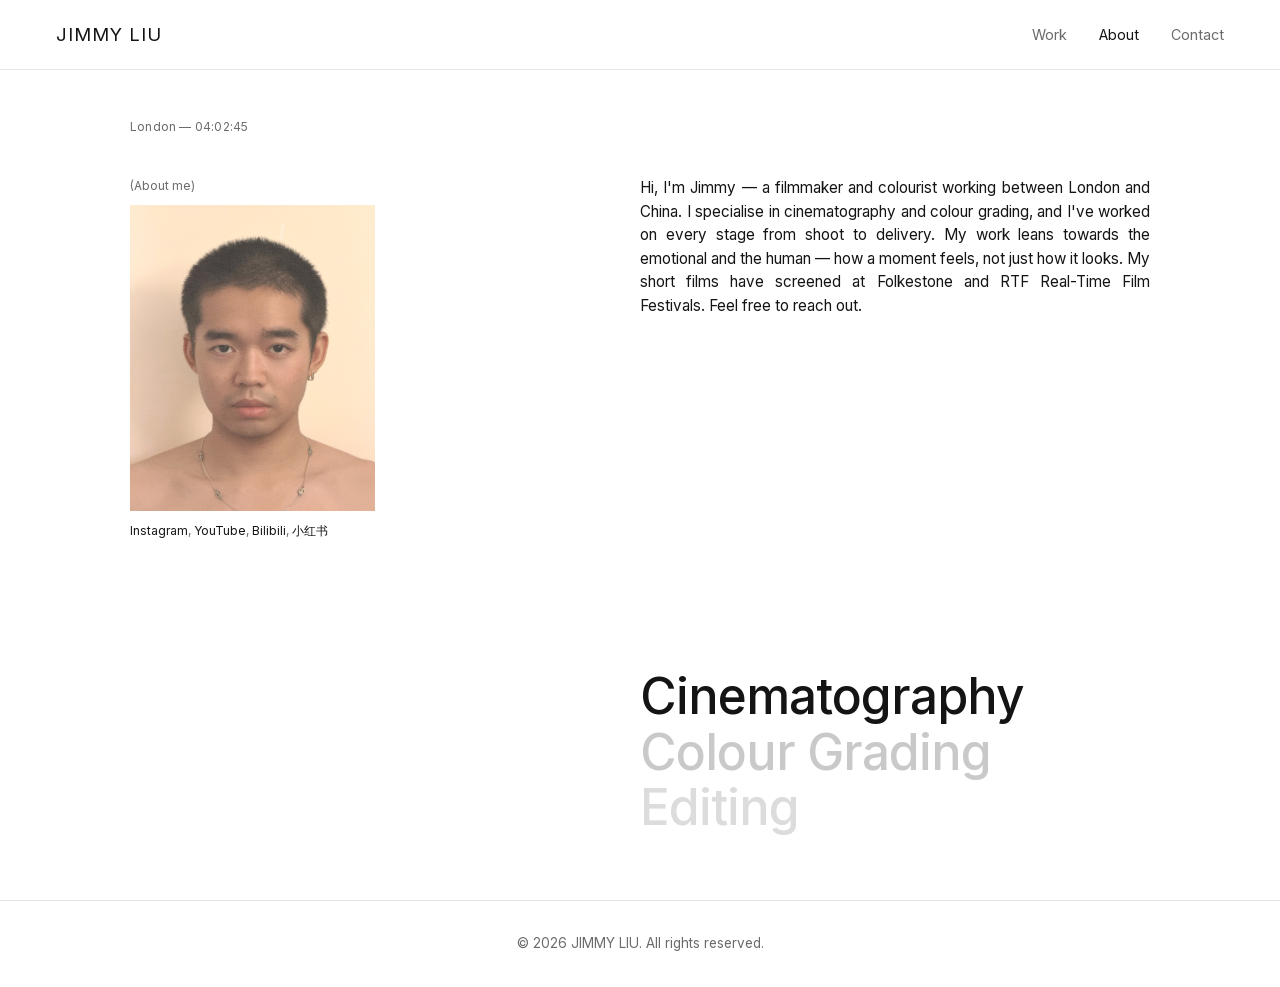
==== about.html @ b9e99067 "A Day of Reiko(8张)和 Yi Crafts(10张)加入剧照 - Reiko:源 2880x2160,4:3,无黑边 -> 1600x1200,2.5MB - Yi:源两种分辨率(19" ====
<!DOCTYPE html>
<html lang="en">
<head>
<meta charset="UTF-8">
<meta name="viewport" content="width=device-width, initial-scale=1.0">
<title>About — JIMMY LIU</title>
<link rel="icon" type="image/png" sizes="32x32" href="assets/favicon-32.png">
<link rel="icon" type="image/png" sizes="16x16" href="assets/favicon-16.png">
<link rel="apple-touch-icon" sizes="180x180" href="assets/apple-touch-icon.png">
<link rel="stylesheet" href="style.css?v=20260909234258">
</head>
<body class="page-about">

<header class="site-header scrolled">
  <div class="header-inner">
    <a href="index.html" class="logo">JIMMY LIU</a>
    <nav class="nav">
      <a href="index.html#work">Work</a>
      <a href="about.html" class="active">About</a>
      <a href="contact.html">Contact</a>
    </nav>
    <button class="nav-toggle" aria-label="Open menu">☰</button>
  </div>
</header>

<main class="about-page">
  <div class="about-topline">
    <span data-about-clock></span>
  </div>

  <div class="about-grid">
    <div class="about-left">
      <p class="about-label">(About me)</p>
      <div class="about-photo" data-about-photo></div>
      <p class="about-social" data-about-social></p>
    </div>

    <div class="about-right">
      <p class="about-bio" data-about-bio></p>

      <div class="about-awards" data-about-awards hidden></div>

      <div class="about-services" data-about-services></div>
    </div>
  </div>
</main>

<footer class="site-footer">
  <p>&copy; <span id="year"></span> JIMMY LIU. All rights reserved.</p>
</footer>

<script src="data.js?v=20260909234258"></script>
<script src="about.js?v=20260909234258"></script>
</body>
</html>
---- style.css ----
/* Inter is self-hosted rather than loaded from Google Fonts, which is blocked
   in mainland China and would stall text rendering until the request times out. */
@font-face {
  font-family: "Inter";
  font-style: normal;
  font-weight: 400 500;
  font-display: swap;
  src: url("assets/fonts/inter-latin.woff2") format("woff2");
  unicode-range: U+0000-00FF, U+0131, U+0152-0153, U+02BB-02BC, U+02C6, U+02DA, U+02DC, U+0304, U+0308, U+0329, U+2000-206F, U+20AC, U+2122, U+2191, U+2193, U+2212, U+2215, U+FEFF, U+FFFD;
}

@font-face {
  font-family: "Inter";
  font-style: normal;
  font-weight: 400 500;
  font-display: swap;
  src: url("assets/fonts/inter-latin-ext.woff2") format("woff2");
  unicode-range: U+0100-02BA, U+02BD-02C5, U+02C7-02CC, U+02CE-02D7, U+02DD-02FF, U+0304, U+0308, U+0329, U+1D00-1DBF, U+1E00-1E9F, U+1EF2-1EFF, U+2020, U+20A0-20AB, U+20AD-20C0, U+2113, U+2C60-2C7F, U+A720-A7FF;
}

:root {
  --bg: #ffffff;
  --bg-elevated: #f0f0f0;
  --text: #141414;
  --text-muted: #6b6b6b;
  --accent: #b8783a;
  --border: rgba(0, 0, 0, 0.1);
  --font-display: "Inter", "PingFang SC", "Microsoft YaHei", sans-serif;
  --font-body: "Inter", "PingFang SC", "Microsoft YaHei", sans-serif;
}

* { box-sizing: border-box; margin: 0; padding: 0; }

html { scroll-behavior: smooth; }

html {
  overflow-x: hidden;
}

body {
  background: var(--bg);
  color: var(--text);
  font-family: var(--font-body);
  line-height: 1.6;
}

a { color: inherit; text-decoration: none; }
img, video { max-width: 100%; display: block; }
button { font: inherit; cursor: pointer; }

/* ---------- Header ---------- */
.site-header {
  position: fixed;
  top: 0;
  left: 0;
  right: 0;
  z-index: 200;
  transition: background 0.3s ease, border-color 0.3s ease;
  border-bottom: 1px solid transparent;
  --header-text: #fff;
  --header-muted: rgba(255, 255, 255, 0.7);
}

.site-header.scrolled {
  background: rgba(255, 255, 255, 0.55);
  backdrop-filter: blur(20px) saturate(180%);
  -webkit-backdrop-filter: blur(20px) saturate(180%);
  border-bottom-color: var(--border);
  --header-text: var(--text);
  --header-muted: var(--text-muted);
}

.header-inner {
  display: flex;
  align-items: center;
  justify-content: space-between;
  padding: 20px clamp(20px, 5vw, 56px);
}

.logo {
  font-family: var(--font-display);
  font-weight: 400;
  font-size: clamp(0.95rem, 1.5vw, 1.15rem);
  letter-spacing: 1px;
  color: var(--header-text);
}

.nav {
  display: flex;
  gap: 32px;
}

.nav a {
  font-size: 0.9rem;
  color: var(--header-muted);
  transition: color 0.2s ease;
}

.nav a:hover, .nav a.active { color: var(--header-text); }

.nav-toggle {
  display: none;
  background: none;
  border: none;
  color: var(--header-text);
  font-size: 1.3rem;
}

/* ---------- Hero ---------- */
.hero {
  position: relative;
  height: 100vh;
  min-height: 560px;
  display: flex;
  align-items: center;
  justify-content: center;
  overflow: hidden;
  background: #0b0b0d;
}

.hero-video,
.hero-fallback {
  position: absolute;
  inset: 0;
  width: 100%;
  height: 100%;
  object-fit: cover;
}

.hero-fallback {
  display: none;
  background:
    radial-gradient(circle at 25% 30%, rgba(217, 178, 107, 0.25), transparent 55%),
    radial-gradient(circle at 75% 70%, rgba(120, 140, 190, 0.2), transparent 55%),
    linear-gradient(160deg, #111114, #0b0b0d 70%);
}

.hero-overlay {
  position: absolute;
  inset: 0;
  background: linear-gradient(180deg, rgba(0,0,0,0.35) 0%, rgba(0,0,0,0.25) 50%, rgba(0,0,0,0.55) 100%);
}

.hero-content {
  position: relative;
  z-index: 1;
  text-align: center;
  padding: 0 24px;
}

.hero-content h1 {
  font-family: var(--font-display);
  font-weight: 400;
  font-size: clamp(1.7rem, 5.5vw, 3.8rem);
  letter-spacing: 2px;
  position: relative;
  top: 14px;
  color: #fff;
}

.hero-content p {
  margin-top: 16px;
  color: rgba(244, 244, 242, 0.85);
  font-size: clamp(0.95rem, 2vw, 1.15rem);
  letter-spacing: 0.5px;
}

/* ---------- Work grid ---------- */
.work-section {
  padding: clamp(96px, 16vh, 180px) clamp(20px, 5vw, 56px) clamp(48px, 8vw, 96px);
  /* Land flush with the top of the viewport so the hero clip is fully scrolled
     past — the section's own top padding keeps the cards clear of the header. */
  scroll-margin-top: 0;
}

.work-grid {
  display: grid;
  grid-template-columns: repeat(3, 1fr);
  gap: clamp(16px, 2vw, 32px);
}

@media (max-width: 980px) {
  .work-grid { grid-template-columns: repeat(2, 1fr); }
}

@media (max-width: 600px) {
  .work-grid { grid-template-columns: 1fr; }
}

.work-card {
  opacity: 0;
  transform: translateY(24px);
  transition: opacity 0.6s ease, transform 0.6s ease;
}

.work-card.in-view {
  opacity: 1;
  transform: translateY(0);
}

.work-thumb-frame {
  position: relative;
  aspect-ratio: 4 / 5;
  outline: 0.5px solid transparent;
  outline-offset: 4px;
  transition: outline-color 0.35s ease;
}

.work-card:hover .work-thumb-frame {
  outline-color: #000;
}

.work-thumb {
  position: absolute;
  inset: 0;
  border-radius: 0;
  overflow: hidden;
  background: var(--bg-elevated);
  cursor: pointer;
  transition: inset 0.35s ease;
}

.work-card:hover .work-thumb {
  inset: -4px;
}

.work-thumb img {
  width: 100%;
  height: 100%;
  object-fit: cover;
}

.thumb-preview-video {
  position: absolute;
  inset: 0;
  width: 100%;
  height: 100%;
  object-fit: cover;
  opacity: 0;
  transition: opacity 0.3s ease;
  pointer-events: none;
}

.work-card:hover .thumb-preview-video,
.work-card.video-active .thumb-preview-video {
  opacity: 1;
}

.thumb-placeholder {
  width: 100%;
  height: 100%;
}

.ph-1 { background: linear-gradient(135deg, #d9b26b, #8a5a2e); }
.ph-2 { background: linear-gradient(135deg, #7c9cbf, #33475c); }
.ph-3 { background: linear-gradient(135deg, #b48ee0, #513a72); }
.ph-4 { background: linear-gradient(135deg, #d97a91, #7a2f42); }
.ph-5 { background: linear-gradient(135deg, #6bbf9c, #245239); }
.ph-6 { background: linear-gradient(135deg, #c9c9d1, #45454d); }
.ph-7 { background: linear-gradient(135deg, #e0a458, #5c3a1c); }
.ph-8 { background: linear-gradient(135deg, #8a8f98, #2b2d31); }

.media-badge {
  position: absolute;
  top: 12px;
  right: 12px;
  padding: 4px 9px;
  background: rgba(0,0,0,0.55);
  border-radius: 999px;
  font-size: 0.75rem;
  letter-spacing: 0.5px;
}

.work-meta {
  padding: 14px 2px 0;
}

.work-meta h3 {
  font-family: var(--font-display);
  font-weight: 400;
  font-size: 1.05rem;
}

.work-meta p {
  margin-top: 4px;
  color: var(--text-muted);
  font-size: 0.85rem;
}

/* ---------- About page ---------- */
.about-page {
  max-width: 1100px;
  margin: 0 auto;
  padding: clamp(88px, 13vh, 120px) clamp(20px, 4vw, 40px) 64px;
  /* Fill the viewport so the footer stays below the fold on first load */
  min-height: 100vh;
  display: flex;
  flex-direction: column;
}

.about-topline {
  font-size: 0.75rem;
  color: var(--text-muted);
  letter-spacing: 0.2px;
  margin-bottom: 40px;
}

.about-grid {
  display: grid;
  grid-template-columns: 24% 50%;
  justify-content: space-between;
  align-items: start;
  flex: 1;
}

.about-right {
  display: flex;
  flex-direction: column;
  height: 100%;
}

.about-label {
  font-size: 0.75rem;
  color: var(--text-muted);
  margin-bottom: 10px;
}

.about-photo {
  width: 100%;
  aspect-ratio: 4 / 5;
  background-size: cover;
  background-position: center;
  background-color: var(--bg-elevated);
}

.about-photo.about-photo-placeholder {
  background-image: linear-gradient(135deg, var(--accent), #7c9cbf);
}

.about-social {
  margin-top: 10px;
  font-size: 0.75rem;
  color: var(--text-muted);
}

.about-social a {
  color: var(--text);
}

.about-social a:hover {
  color: var(--accent);
}

/* Social entry with no URL filled in yet */
.pending {
  color: var(--text-muted);
}

/* ---------- Contact page ---------- */
.contact-list {
  display: flex;
  flex-direction: column;
  gap: clamp(32px, 5vh, 52px);
}

.contact-value {
  display: inline-block;
  font-size: clamp(1.1rem, 2.2vw, 1.6rem);
  color: var(--text);
  transition: color 0.2s ease;
}

a.contact-value {
  border-bottom: 1px solid var(--border);
  padding-bottom: 2px;
  transition: border-color 0.2s ease;
}

a.contact-value:hover {
  border-bottom-color: var(--text);
}

.contact-value.pending {
  color: var(--text-muted);
}

button.contact-wechat {
  background: none;
  border: none;
  border-bottom: 1px solid var(--border);
  padding: 0 0 2px;
  font-family: inherit;
  cursor: pointer;
  transition: border-color 0.2s ease;
}

button.contact-wechat:hover {
  border-bottom-color: var(--text);
}

.wechat-qr {
  margin-top: 16px;
  width: 180px;
  animation: qrFade 0.25s ease;
}

.wechat-qr img {
  width: 100%;
  height: auto;
  display: block;
}

@keyframes qrFade {
  from { opacity: 0; transform: translateY(-4px); }
  to { opacity: 1; transform: translateY(0); }
}

.about-bio {
  color: var(--text);
  font-size: 0.95rem;
  line-height: 1.55;
  text-align: justify;
}

.about-awards {
  margin-top: 48px;
  display: flex;
  flex-direction: column;
}

.about-award-row {
  display: grid;
  grid-template-columns: 1fr 1fr 1.6fr auto;
  gap: 16px;
  padding: 7px 0;
  border-bottom: 1px solid var(--border);
  font-size: 0.75rem;
  color: var(--text-muted);
}

.about-award-row span:first-child {
  color: var(--text);
}

.about-services {
  /* Pushed to the bottom of the right column, well clear of the photo's caption */
  margin-top: auto;
  padding-top: clamp(72px, 14vh, 140px);
}

.about-services h2 {
  font-size: clamp(1.9rem, 4.4vw, 3.1rem);
  font-weight: 500;
  letter-spacing: -0.02em;
  color: var(--text);
  line-height: 1.12;
}

.about-services h2.dim {
  color: #c9c9c9;
}

.about-services h2.dim + h2.dim {
  color: #dcdcdc;
}

.about-services h2.dim + h2.dim + h2.dim {
  color: #e6e6e6;
}

/* ---------- Footer ---------- */
.site-footer {
  padding: 32px 24px;
  text-align: center;
  color: var(--text-muted);
  font-size: 0.85rem;
  border-top: 1px solid var(--border);
}

/* ---------- Work detail page ---------- */
.page-work {
  background: #0b0b0d;
  color: #f4f4f2;
  min-height: 100vh;
}

.site-header.on-dark {
  background: rgba(11, 11, 13, 0.9);
  backdrop-filter: blur(20px) saturate(180%);
  -webkit-backdrop-filter: blur(20px) saturate(180%);
  border-bottom-color: rgba(255, 255, 255, 0.1);
  --header-text: #fff;
  --header-muted: rgba(255, 255, 255, 0.6);
}

.work-page {
  max-width: 1200px;
  margin: 0 auto;
  padding: clamp(100px, 16vh, 160px) clamp(20px, 5vw, 56px) 0;
}

.back-link {
  display: inline-flex;
  align-items: center;
  gap: 8px;
  color: rgba(244, 244, 242, 0.55);
  font-size: 0.9rem;
  letter-spacing: 0.2px;
  margin-bottom: clamp(24px, 5vh, 48px);
  transition: color 0.2s ease, gap 0.2s ease;
}

.back-link:hover {
  color: #fff;
  gap: 12px;
}

.back-arrow {
  font-size: 1rem;
  transition: transform 0.2s ease;
}

.back-link:hover .back-arrow {
  transform: translateX(-2px);
}

.work-viewer {
  position: relative;
  display: flex;
  align-items: center;
  justify-content: center;
  min-height: 50vh;
}

.viewer-stage {
  width: 100%;
  max-width: 100%;
  max-height: 78vh;
  display: flex;
  align-items: center;
  justify-content: center;
}

.viewer-stage img,
.viewer-stage video {
  max-width: 100%;
  max-height: 78vh;
  border-radius: 0;
}

/* 视频播放器。每部片子画幅不同,--ar(宽/高)由 data.js 的 videoAspect 提供,
   视频元数据加载后会用真实比例覆盖。width 里的 78vh 换算保证高度不超出屏幕。 */
.video-player {
  position: relative;
  width: min(100%, calc(78vh * var(--ar, 1.7778)));
  aspect-ratio: var(--ar, 1.7778);
  background: #000;
}

.viewer-stage .video-player video {
  width: 100%;
  height: 100%;
  max-height: none;
  object-fit: cover;
}

.video-play {
  position: absolute;
  inset: 0;
  margin: auto;
  width: clamp(58px, 6.5vw, 84px);
  height: clamp(58px, 6.5vw, 84px);
  border: 1px solid rgba(255, 255, 255, 0.8);
  border-radius: 50%;
  background: rgba(0, 0, 0, 0.28);
  -webkit-backdrop-filter: blur(6px);
  backdrop-filter: blur(6px);
  display: flex;
  align-items: center;
  justify-content: center;
  cursor: pointer;
  transition: opacity 0.4s ease, transform 0.4s ease,
              background 0.25s ease, border-color 0.25s ease;
}

/* 三角形在 viewBox 里已经按重心对齐(占 9→18,重心落在中心 12),
   这里不要再加 translateX,否则会叠加成肉眼可见的右偏。 */
.video-play svg {
  width: 34%;
  height: 34%;
  fill: #fff;
}

.video-play:hover {
  background: rgba(255, 255, 255, 0.18);
  border-color: #fff;
  transform: scale(1.06);
}

.video-player.is-playing .video-play {
  opacity: 0;
  transform: scale(1.2);
  pointer-events: none;
}

.stage-placeholder {
  width: min(90vw, 700px);
  aspect-ratio: 4 / 3;
  border-radius: 0;
  display: flex;
  align-items: center;
  justify-content: center;
  color: rgba(255,255,255,0.85);
  font-size: 1rem;
}

.viewer-nav {
  position: absolute;
  top: 50%;
  transform: translateY(-50%);
  background: none;
  border: none;
  color: #fff;
  font-size: 2.5rem;
  line-height: 1;
  padding: 12px;
  opacity: 0.75;
  transition: opacity 0.2s ease;
  cursor: pointer;
}

.viewer-nav:hover { opacity: 1; }
.viewer-prev { left: clamp(-8px, 1vw, 8px); }
.viewer-next { right: clamp(-8px, 1vw, 8px); }

/* 到第一张/最后一张时箭头变暗且不可点(浏览器不会给 disabled 按钮派发 click) */
.viewer-nav:disabled,
.viewer-nav:disabled:hover {
  opacity: 0.18;
  cursor: default;
}

/* 图片下方的张数指示,例如 03 / 13 */
.viewer-counter {
  margin-top: 18px;
  text-align: center;
  color: rgba(244, 244, 242, 0.55);
  font-size: 0.8rem;
  letter-spacing: 0.18em;
  font-variant-numeric: tabular-nums;
}

.work-page-info {
  text-align: center;
  margin-top: 32px;
}

.work-page-info h1 {
  font-family: var(--font-display);
  font-weight: 400;
  font-size: clamp(1.4rem, 3vw, 2.2rem);
}

.work-page-info p {
  margin-top: 6px;
  color: rgba(244, 244, 242, 0.65);
  font-size: 0.9rem;
}

.credits {
  max-width: 900px;
  margin: clamp(60px, 10vh, 100px) auto 0;
  padding-bottom: 80px;
}

.credits h2 {
  font-family: var(--font-display);
  font-weight: 400;
  font-size: 1.4rem;
  margin-bottom: 24px;
}

.credits-row {
  display: flex;
  justify-content: space-between;
  gap: 24px;
  padding: 16px 0;
  border-bottom: 1px solid rgba(255, 255, 255, 0.12);
}

.credits-row:first-of-type {
  border-top: 1px solid rgba(255, 255, 255, 0.12);
}

.credits-label {
  color: rgba(244, 244, 242, 0.55);
  flex: 0 0 auto;
}

.credits-value {
  color: #f4f4f2;
  font-weight: 500;
  text-align: right;
}

/* ---------- Mobile nav ---------- */
@media (max-width: 700px) {
  .nav-toggle { display: block; }
  .nav {
    position: absolute;
    top: 100%;
    right: 0;
    left: 0;
    flex-direction: column;
    gap: 0;
    background: rgba(255, 255, 255, 0.55);
    backdrop-filter: blur(20px) saturate(180%);
    -webkit-backdrop-filter: blur(20px) saturate(180%);
    border-bottom: 1px solid var(--border);
    max-height: 0;
    overflow: hidden;
    transition: max-height 0.25s ease;
  }
  .nav.nav-open { max-height: 200px; }
  .nav a { padding: 16px clamp(20px, 5vw, 56px); border-top: 1px solid var(--border); color: var(--text); }

  .viewer-nav { font-size: 1.8rem; padding: 8px; }
  .credits-row { flex-direction: column; gap: 4px; }
  .credits-value { text-align: left; }

  .about-grid { grid-template-columns: 1fr; gap: 32px; }
  .about-photo { max-width: 260px; }
  .about-services { padding-top: 56px; }
  .about-award-row { grid-template-columns: 1fr 1fr; row-gap: 2px; }
}
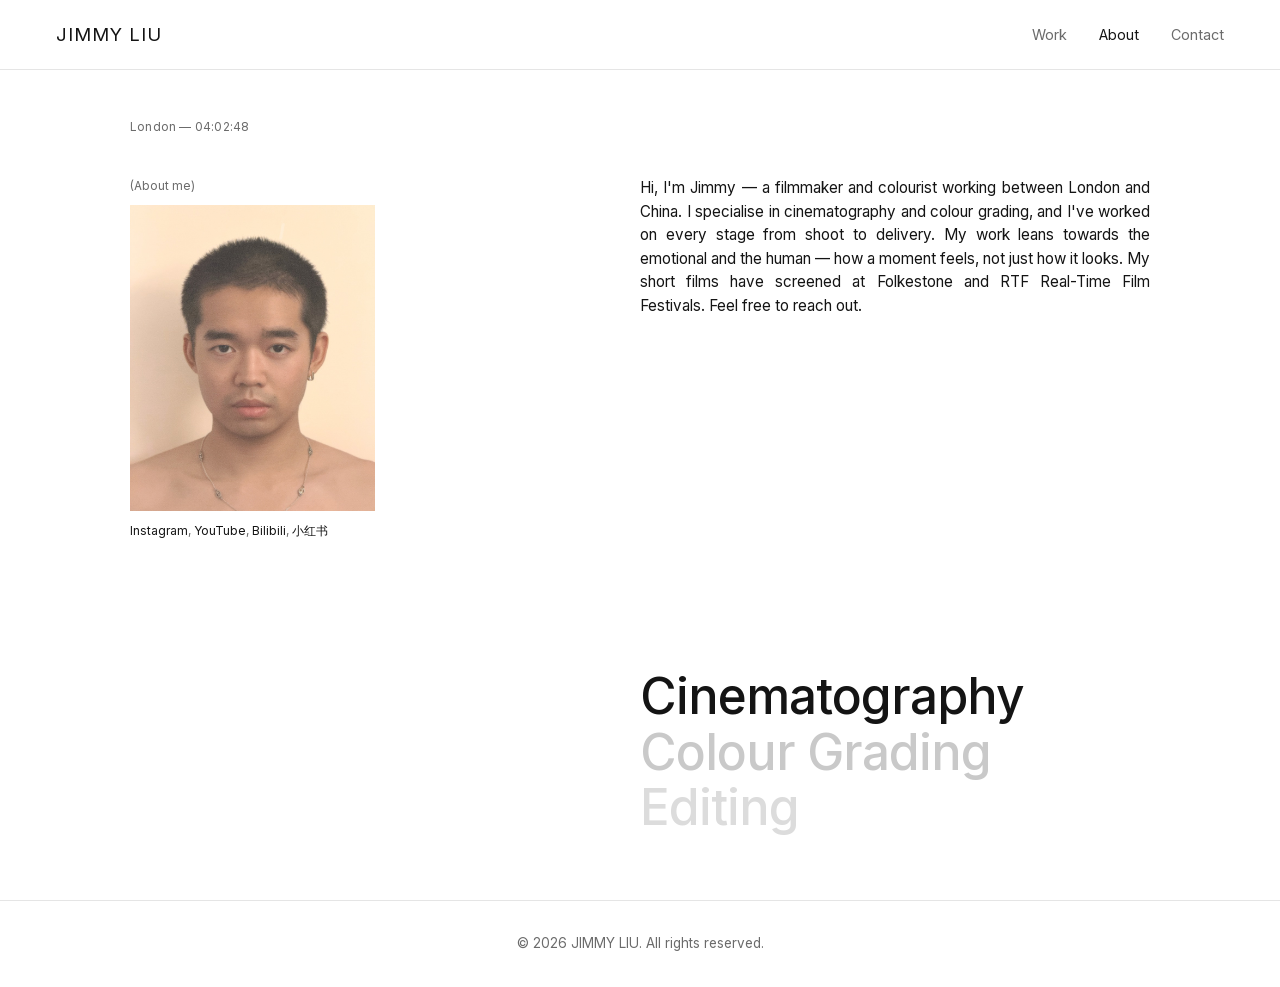
==== commit d82bcb17: "图集:预加载改为等当前图下载完再开始 之前预加载和当前显示的图同时发起,两者抢带宽,网速慢时用户正等着看的 那张反而更晚出来。打开 SDND 页面实测要同时拉 312KB + 221KB。 改成监听当" ====
--- a/about.html
+++ b/about.html
@@ -7,7 +7,7 @@
 <link rel="icon" type="image/png" sizes="32x32" href="assets/favicon-32.png">
 <link rel="icon" type="image/png" sizes="16x16" href="assets/favicon-16.png">
 <link rel="apple-touch-icon" sizes="180x180" href="assets/apple-touch-icon.png">
-<link rel="stylesheet" href="style.css?v=20260909234258">
+<link rel="stylesheet" href="style.css?v=20260910000238">
 </head>
 <body class="page-about">
 
@@ -49,7 +49,7 @@
   <p>&copy; <span id="year"></span> JIMMY LIU. All rights reserved.</p>
 </footer>
 
-<script src="data.js?v=20260909234258"></script>
-<script src="about.js?v=20260909234258"></script>
+<script src="data.js?v=20260910000238"></script>
+<script src="about.js?v=20260910000238"></script>
 </body>
 </html>
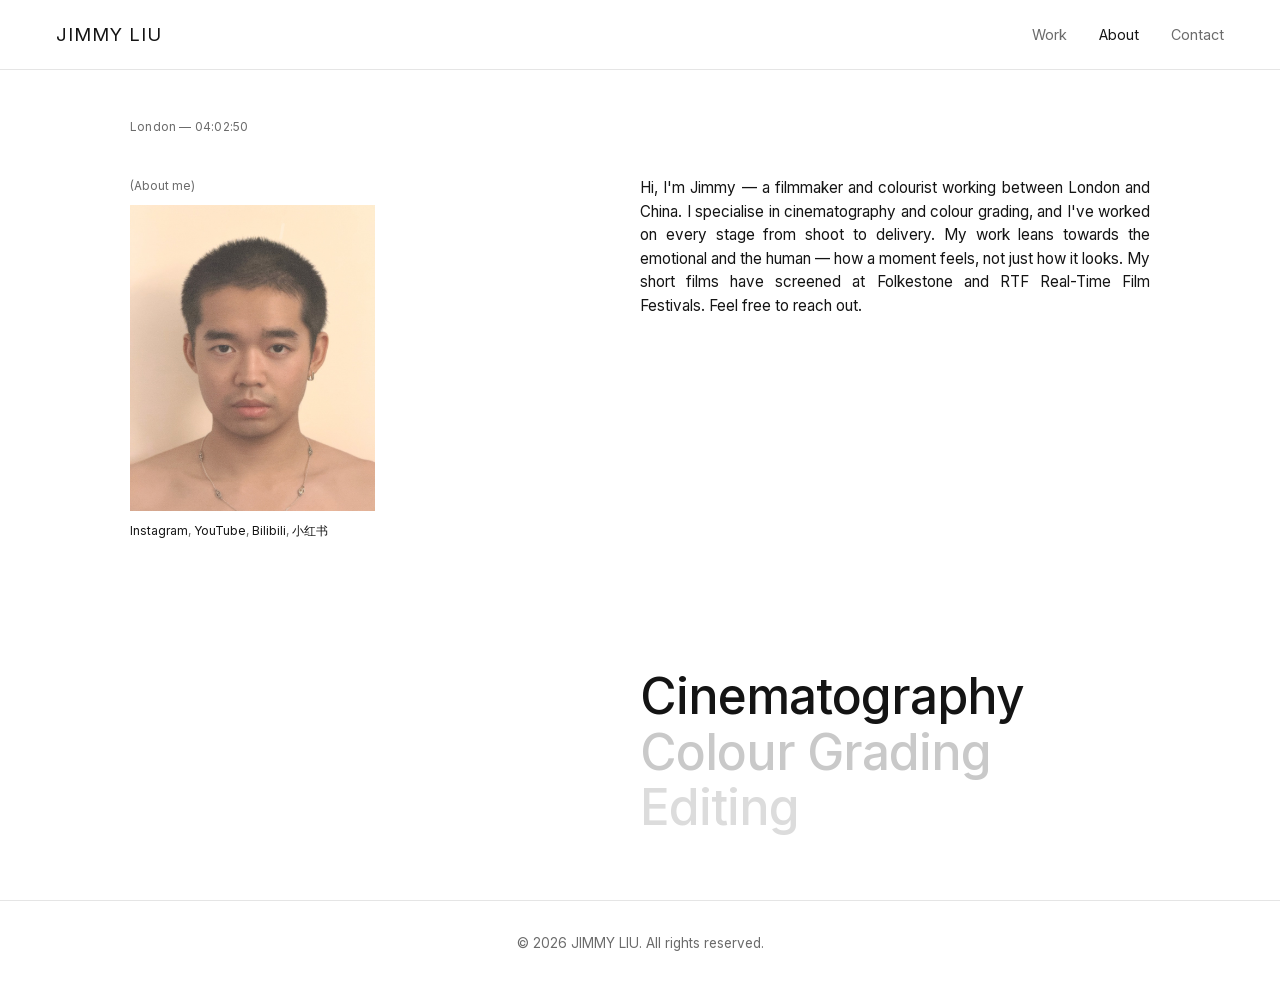
==== commit 4a741710: "Encounter 加入 14 张剧照 - 源文件 1920x1080,16:9,无黑边,已是 JPG -> 1600x900,共 4.9MB - 源文件名就是片中时间码(01_00_25.05 等)" ====
--- a/about.html
+++ b/about.html
@@ -7,7 +7,7 @@
 <link rel="icon" type="image/png" sizes="32x32" href="assets/favicon-32.png">
 <link rel="icon" type="image/png" sizes="16x16" href="assets/favicon-16.png">
 <link rel="apple-touch-icon" sizes="180x180" href="assets/apple-touch-icon.png">
-<link rel="stylesheet" href="style.css?v=20260910000238">
+<link rel="stylesheet" href="style.css?v=20261022170018">
 </head>
 <body class="page-about">
 
@@ -49,7 +49,7 @@
   <p>&copy; <span id="year"></span> JIMMY LIU. All rights reserved.</p>
 </footer>
 
-<script src="data.js?v=20260910000238"></script>
-<script src="about.js?v=20260910000238"></script>
+<script src="data.js?v=20261022170018"></script>
+<script src="about.js?v=20261022170018"></script>
 </body>
 </html>
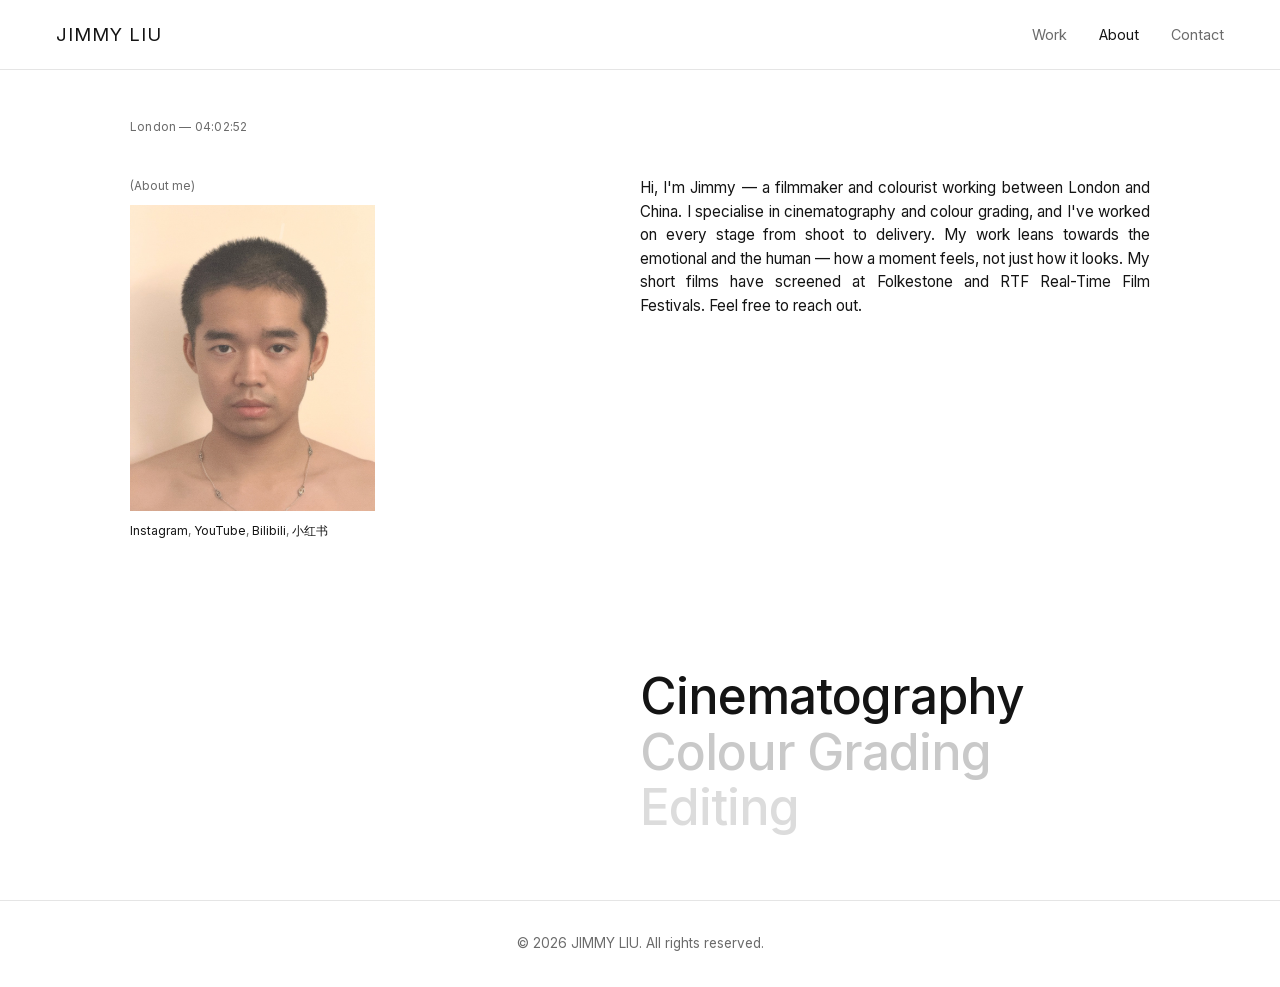
==== commit f0386b13: "Turner: The Interview 加入 16 张剧照 素材来自两批不同来源,尺寸和比例都不一致: - SaveClip 组 8 张:1276x720,比例 1.7722 - 4K 组 8 张" ====
--- a/about.html
+++ b/about.html
@@ -7,7 +7,7 @@
 <link rel="icon" type="image/png" sizes="32x32" href="assets/favicon-32.png">
 <link rel="icon" type="image/png" sizes="16x16" href="assets/favicon-16.png">
 <link rel="apple-touch-icon" sizes="180x180" href="assets/apple-touch-icon.png">
-<link rel="stylesheet" href="style.css?v=20261022170018">
+<link rel="stylesheet" href="style.css?v=20261105152052">
 </head>
 <body class="page-about">
 
@@ -49,7 +49,7 @@
   <p>&copy; <span id="year"></span> JIMMY LIU. All rights reserved.</p>
 </footer>
 
-<script src="data.js?v=20261022170018"></script>
-<script src="about.js?v=20261022170018"></script>
+<script src="data.js?v=20261105152052"></script>
+<script src="about.js?v=20261105152052"></script>
 </body>
 </html>
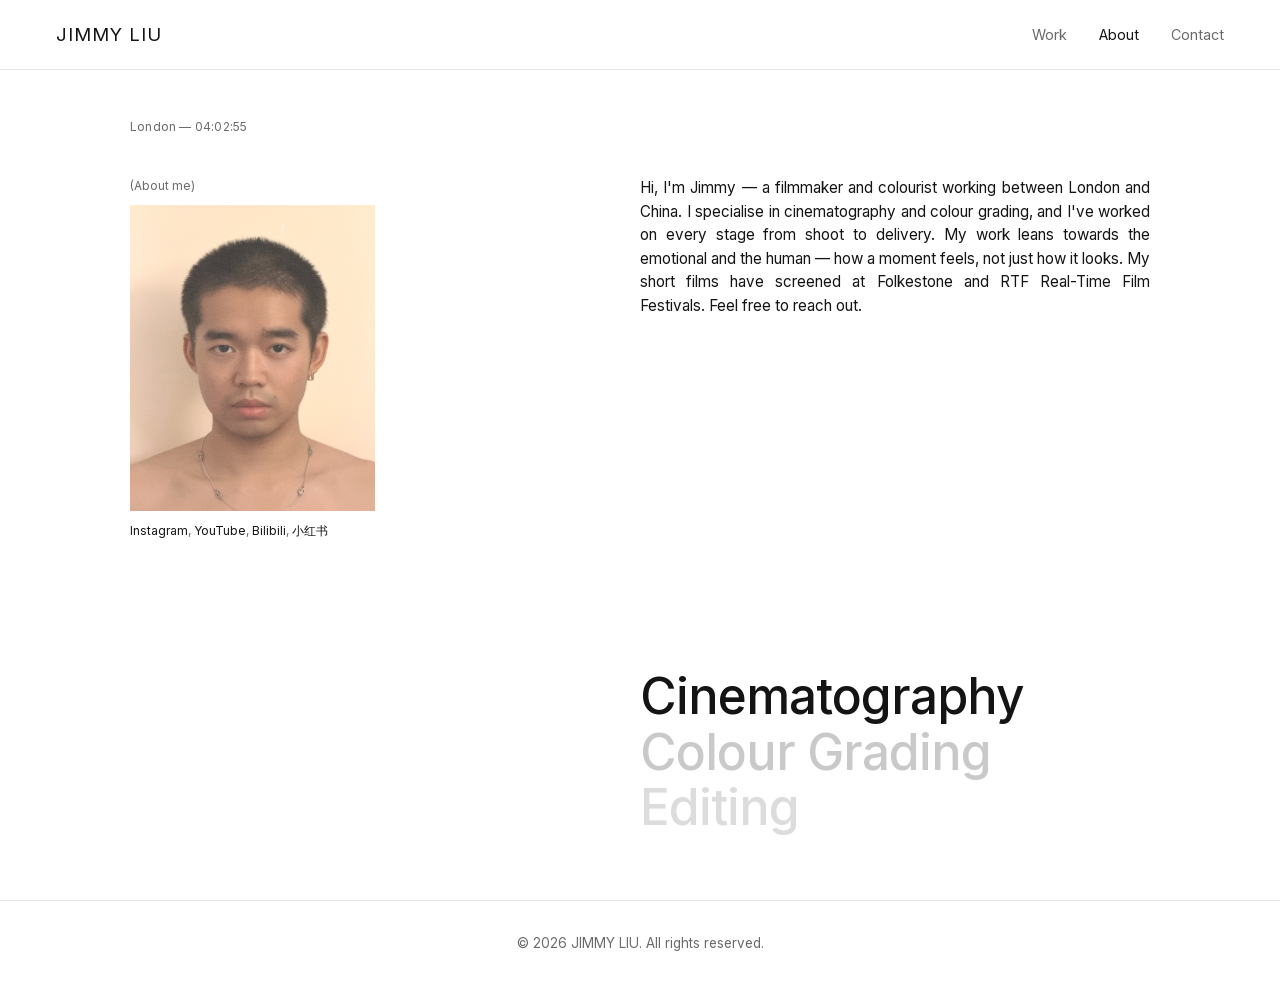
==== commit 16ce7ac4: "Turner:删除重复的 turner-13 turner-12 和 13 是同一个镜头,13 右下角带 London Art Collective 水印, 删掉带水印的那张。剩 15 张,文件编号跳" ====
--- a/about.html
+++ b/about.html
@@ -7,7 +7,7 @@
 <link rel="icon" type="image/png" sizes="32x32" href="assets/favicon-32.png">
 <link rel="icon" type="image/png" sizes="16x16" href="assets/favicon-16.png">
 <link rel="apple-touch-icon" sizes="180x180" href="assets/apple-touch-icon.png">
-<link rel="stylesheet" href="style.css?v=20261105152052">
+<link rel="stylesheet" href="style.css?v=20261105152659">
 </head>
 <body class="page-about">
 
@@ -49,7 +49,7 @@
   <p>&copy; <span id="year"></span> JIMMY LIU. All rights reserved.</p>
 </footer>
 
-<script src="data.js?v=20261105152052"></script>
-<script src="about.js?v=20261105152052"></script>
+<script src="data.js?v=20261105152659"></script>
+<script src="about.js?v=20261105152659"></script>
 </body>
 </html>
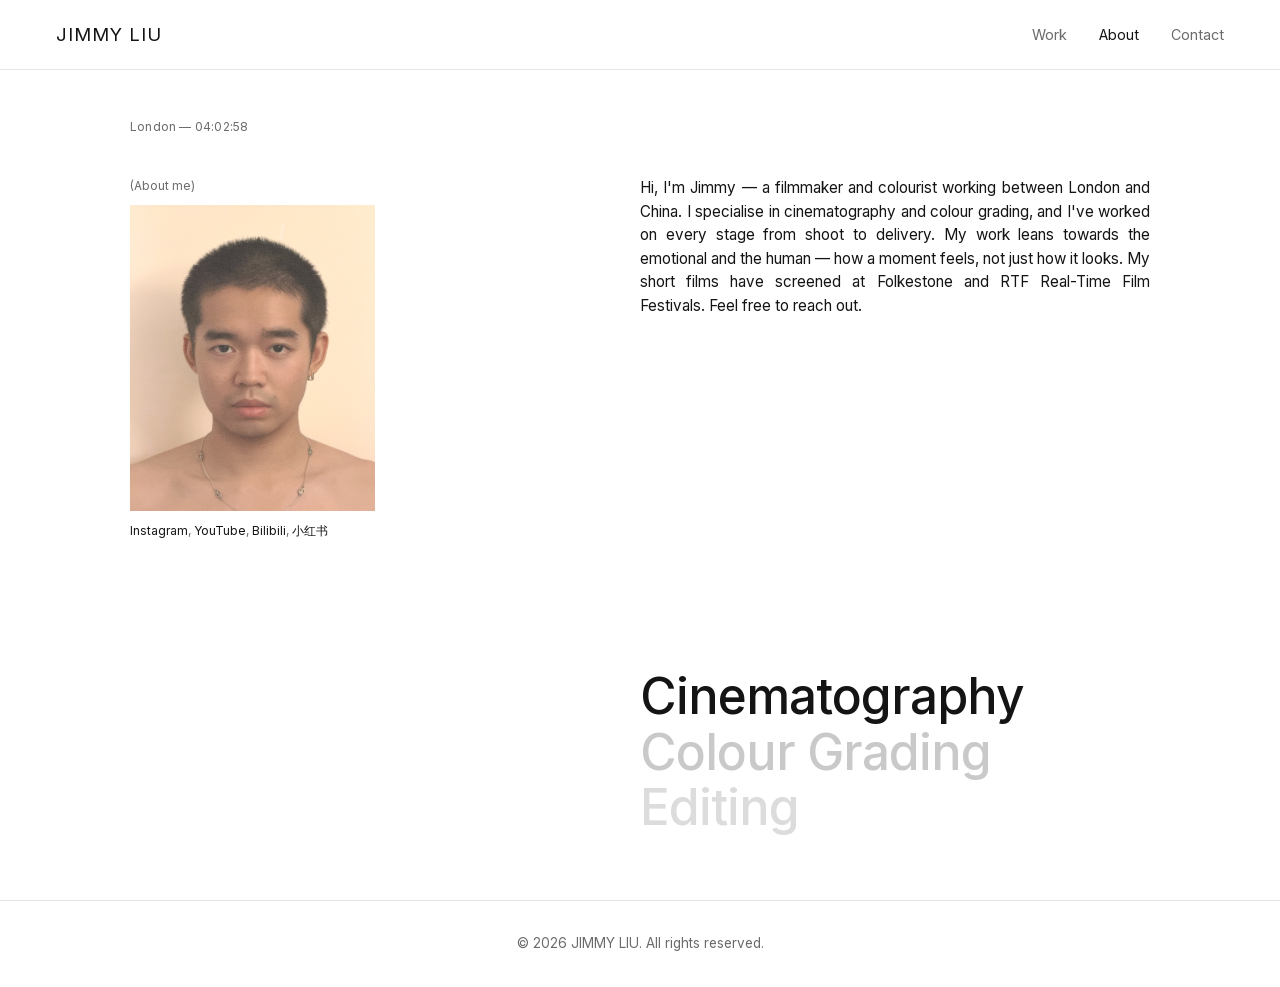
==== commit 80304c69: "Maxsho 加入 10 张竖屏剧照,Credits 补上灯光和调色 - 全部 9:16 竖屏,源素材 2160x3840(6张)和 720x1280(4张)两种分辨率,   比例一致无黑边,按较小的" ====
--- a/about.html
+++ b/about.html
@@ -7,7 +7,7 @@
 <link rel="icon" type="image/png" sizes="32x32" href="assets/favicon-32.png">
 <link rel="icon" type="image/png" sizes="16x16" href="assets/favicon-16.png">
 <link rel="apple-touch-icon" sizes="180x180" href="assets/apple-touch-icon.png">
-<link rel="stylesheet" href="style.css?v=20261105152659">
+<link rel="stylesheet" href="style.css?v=20261105154845">
 </head>
 <body class="page-about">
 
@@ -49,7 +49,7 @@
   <p>&copy; <span id="year"></span> JIMMY LIU. All rights reserved.</p>
 </footer>
 
-<script src="data.js?v=20261105152659"></script>
-<script src="about.js?v=20261105152659"></script>
+<script src="data.js?v=20261105154845"></script>
+<script src="about.js?v=20261105154845"></script>
 </body>
 </html>
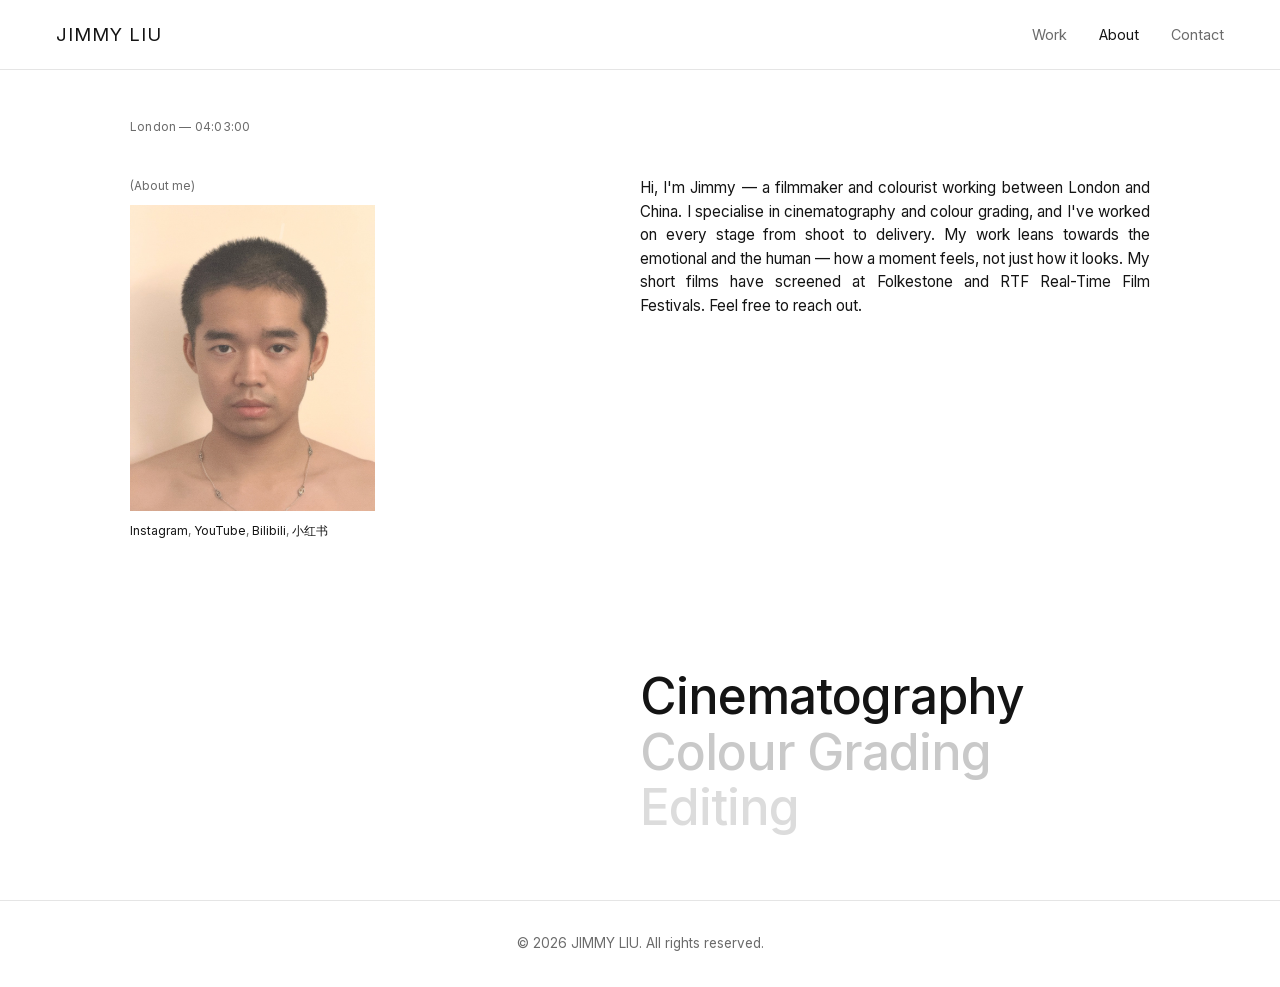
==== commit 5ba1139a: "Live from Saatchi 加入 13 张剧照 - 源素材 13 张全部 1276x720(和 Turner 的 SaveClip 组同规格),   比例一致、无黑边,只转格式,共 1.7MB" ====
--- a/about.html
+++ b/about.html
@@ -7,7 +7,7 @@
 <link rel="icon" type="image/png" sizes="32x32" href="assets/favicon-32.png">
 <link rel="icon" type="image/png" sizes="16x16" href="assets/favicon-16.png">
 <link rel="apple-touch-icon" sizes="180x180" href="assets/apple-touch-icon.png">
-<link rel="stylesheet" href="style.css?v=20261105154845">
+<link rel="stylesheet" href="style.css?v=20261105160444">
 </head>
 <body class="page-about">
 
@@ -49,7 +49,7 @@
   <p>&copy; <span id="year"></span> JIMMY LIU. All rights reserved.</p>
 </footer>
 
-<script src="data.js?v=20261105154845"></script>
-<script src="about.js?v=20261105154845"></script>
+<script src="data.js?v=20261105160444"></script>
+<script src="about.js?v=20261105160444"></script>
 </body>
 </html>
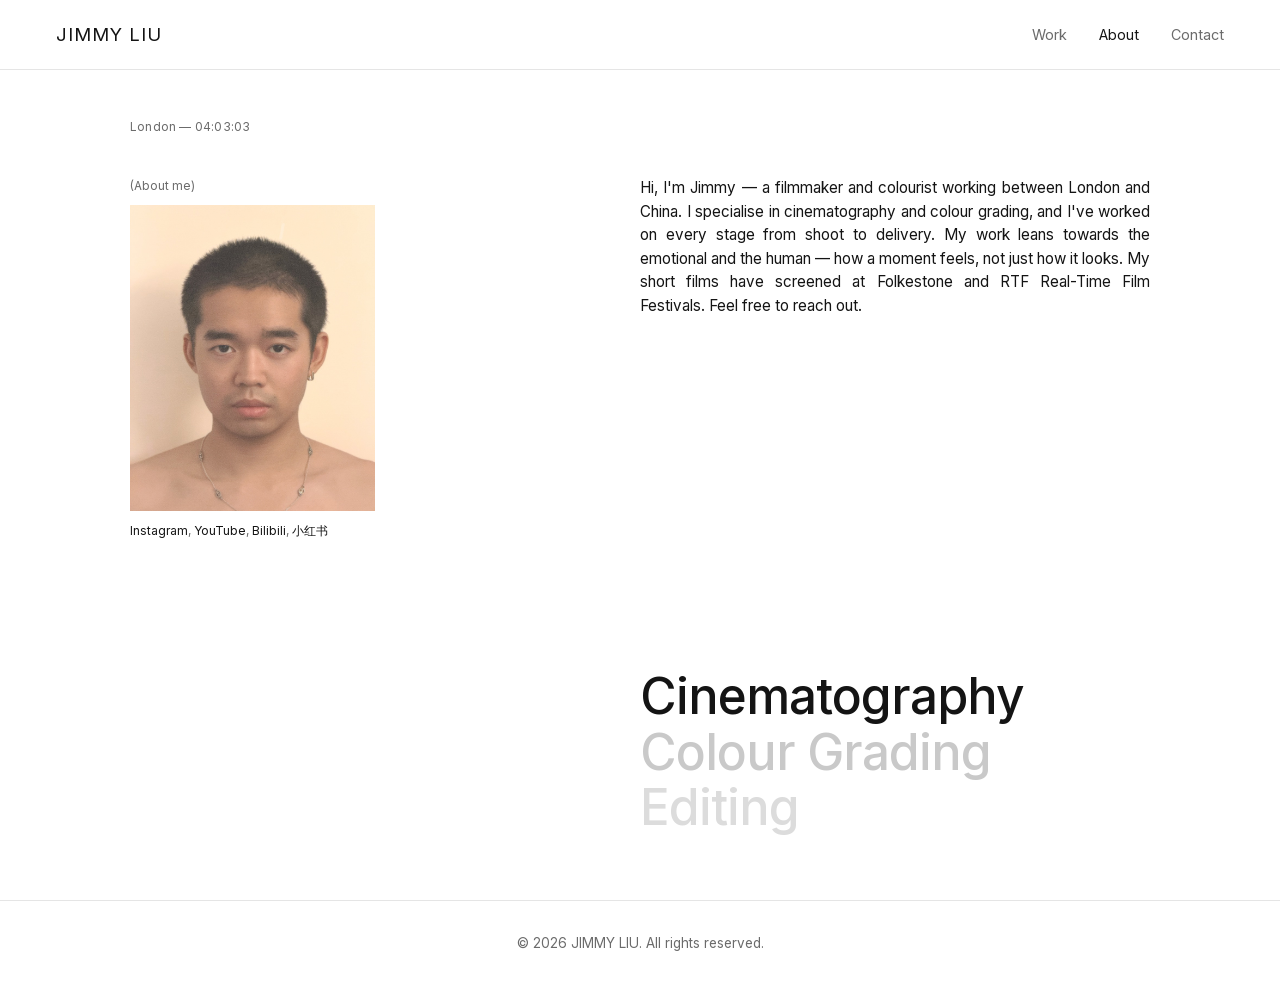
==== commit 2c74d697: "暂时隐藏 Film / Digital / Mobile 三个照片作品 内容还没定,先不对外显示。做法是加一个可逆的开关,不删条目: - data.js 三条加 hidden: true - main" ====
--- a/about.html
+++ b/about.html
@@ -7,7 +7,7 @@
 <link rel="icon" type="image/png" sizes="32x32" href="assets/favicon-32.png">
 <link rel="icon" type="image/png" sizes="16x16" href="assets/favicon-16.png">
 <link rel="apple-touch-icon" sizes="180x180" href="assets/apple-touch-icon.png">
-<link rel="stylesheet" href="style.css?v=20261105160444">
+<link rel="stylesheet" href="style.css?v=20261105164816">
 </head>
 <body class="page-about">
 
@@ -49,7 +49,7 @@
   <p>&copy; <span id="year"></span> JIMMY LIU. All rights reserved.</p>
 </footer>
 
-<script src="data.js?v=20261105160444"></script>
-<script src="about.js?v=20261105160444"></script>
+<script src="data.js?v=20261105164816"></script>
+<script src="about.js?v=20261105164816"></script>
 </body>
 </html>
